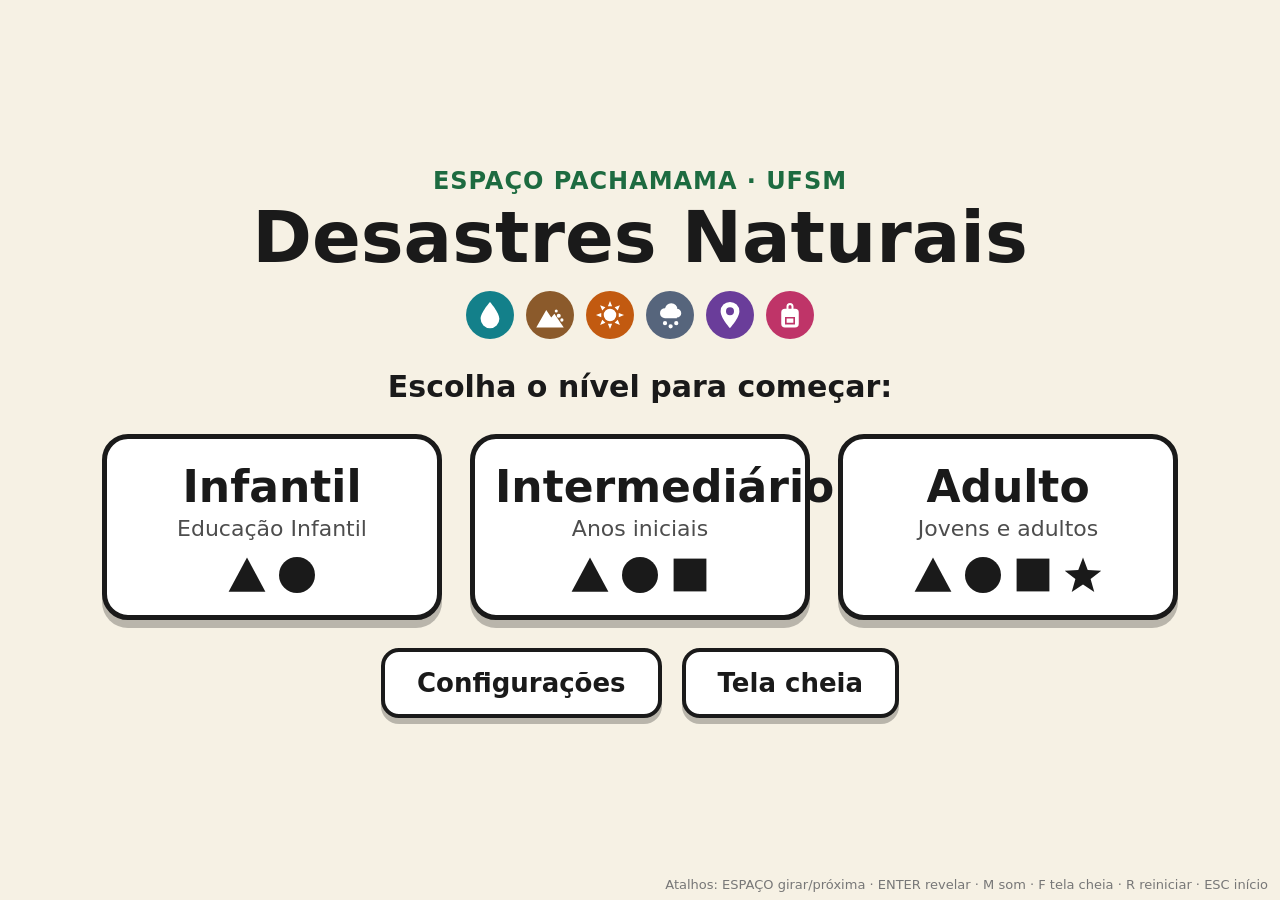
==== index.html @ a81d86be "feat: tela inicial, configuracoes e roleta animada com sons - Tela inicial com escolha de nivel e bo" ====
<!DOCTYPE html>
<html lang="pt-BR">
<head>
  <meta charset="utf-8">
  <meta name="viewport" content="width=device-width, initial-scale=1">
  <title>Pachamama – Desastres Naturais</title>
  <!-- Ícone da aba (uma gota), desenhado aqui mesmo para não depender de arquivo -->
  <link rel="icon" href="data:image/svg+xml,%3Csvg xmlns='http://www.w3.org/2000/svg' viewBox='0 0 24 24'%3E%3Cpath fill='%2313808a' d='M12 1.5C12 1.5 4.5 10 4.5 15a7.5 7.5 0 0 0 15 0C19.5 10 12 1.5 12 1.5Z'/%3E%3C/svg%3E">
  <link rel="stylesheet" href="estilo.css">
</head>
<body>

  <!-- Formas das opções, iguais às plaquinhas impressas:
       A = triângulo, B = círculo, C = quadrado, D = estrela -->
  <svg width="0" height="0" style="position:absolute" aria-hidden="true">
    <symbol id="forma-A" viewBox="0 0 100 100"><polygon points="50,6 96,92 4,92"/></symbol>
    <symbol id="forma-B" viewBox="0 0 100 100"><circle cx="50" cy="50" r="45"/></symbol>
    <symbol id="forma-C" viewBox="0 0 100 100"><rect x="9" y="9" width="82" height="82"/></symbol>
    <symbol id="forma-D" viewBox="0 0 100 100"><polygon points="50,6 61.8,37.8 95.7,39.2 69,60.2 78.2,92.8 50,74 21.8,92.8 31,60.2 4.3,39.2 38.2,37.8"/></symbol>
  </svg>

  <!-- ===================== BARRA DO TOPO (durante o jogo) ===================== -->
  <header id="barra-jogo" class="barra-jogo" hidden>
    <div class="barra-esquerda">
      <span class="marca">Pachamama</span>
      <span id="barra-nivel" class="selo-nivel"></span>
    </div>
    <div id="barra-rodada" class="barra-rodada"></div>
    <div class="barra-direita">
      <button id="botao-som" class="botao-barra" type="button"></button>
      <button id="botao-tela-cheia" class="botao-barra" type="button">Tela cheia</button>
      <button id="botao-inicio" class="botao-barra" type="button">Início</button>
    </div>
  </header>

  <!-- ===================== TELA INICIAL ===================== -->
  <section id="tela-inicial" class="tela">
    <div class="cabecalho-inicial">
      <p class="sobretitulo">Espaço Pachamama · UFSM</p>
      <h1>Desastres Naturais</h1>
      <div id="icones-temas" class="icones-temas"></div>
    </div>

    <h2 class="chamada">Escolha o nível para começar:</h2>
    <!-- Os botões dos níveis são criados pelo jogo.js, a partir do config.js -->
    <div id="botoes-nivel" class="botoes-nivel"></div>

    <div class="linha-botoes">
      <button id="botao-continuar" class="botao botao-principal" type="button" hidden></button>
      <button id="botao-config" class="botao botao-secundario" type="button">Configurações</button>
      <button id="botao-tela-cheia-inicio" class="botao botao-secundario" type="button">Tela cheia</button>
    </div>
  </section>

  <!-- ===================== CONFIGURAÇÕES ===================== -->
  <section id="tela-config" class="tela">
    <h1>Configurações</h1>

    <div class="grade-config">

      <div class="cartao-config">
        <h2>Rodada de alerta (evento especial)</h2>
        <div class="linha-ajuste">
          <span>Alerta de enchente</span>
          <button id="aj-evento" class="alternar" type="button"></button>
        </div>
        <div id="bloco-frequencia">
          <div class="escolha-modo">
            <button id="aj-modo-chance" class="opcao-modo" type="button">Sorteio em cada rodada</button>
            <button id="aj-modo-intervalo" class="opcao-modo" type="button">A cada N rodadas</button>
          </div>
          <div id="linha-chance" class="linha-ajuste">
            <span>Chance em cada rodada</span>
            <div class="contador">
              <button id="aj-chance-menos" type="button" aria-label="Diminuir">−</button>
              <output id="aj-chance-valor"></output>
              <button id="aj-chance-mais" type="button" aria-label="Aumentar">+</button>
            </div>
          </div>
          <div id="linha-intervalo" class="linha-ajuste">
            <span>Alerta a cada</span>
            <div class="contador">
              <button id="aj-intervalo-menos" type="button" aria-label="Diminuir">−</button>
              <output id="aj-intervalo-valor"></output>
              <button id="aj-intervalo-mais" type="button" aria-label="Aumentar">+</button>
            </div>
          </div>
          <p id="explica-frequencia" class="explica"></p>
        </div>
      </div>

      <div class="cartao-config">
        <h2>Regras da rodada de alerta</h2>
        <dl id="lista-regras" class="lista-regras"></dl>
        <p class="explica">Para mudar estes textos, edite o arquivo <b>config.js</b>.</p>
      </div>

      <div class="cartao-config">
        <h2>Revelar a resposta</h2>
        <div class="linha-ajuste">
          <span>Contagem “3, 2, 1, LEVANTEM!”</span>
          <button id="aj-contagem" class="alternar" type="button"></button>
        </div>
      </div>

      <div class="cartao-config">
        <h2>Som</h2>
        <div class="linha-ajuste">
          <span>Sons do jogo</span>
          <button id="aj-som" class="alternar" type="button"></button>
        </div>
        <div class="linha-ajuste">
          <span class="explica">Confira se as caixas de som estão funcionando.</span>
          <button id="aj-testar-som" class="botao botao-secundario" type="button">Testar som</button>
        </div>
      </div>

    </div>

    <div class="linha-botoes">
      <button id="aj-restaurar" class="botao botao-secundario" type="button">Restaurar padrões</button>
      <button id="aj-voltar" class="botao botao-principal" type="button">Voltar ao início</button>
    </div>
  </section>

  <!-- ===================== TELA DA ROLETA ===================== -->
  <section id="tela-roleta" class="tela">
    <div id="caixa-roleta" class="caixa-roleta" title="Clique para girar">
      <!-- O "disco" recorta a roleta em círculo enquanto ela gira -->
      <div class="disco"><canvas id="roleta"></canvas></div>
      <svg id="ponteiro" class="ponteiro" viewBox="0 0 60 74" aria-hidden="true">
        <path d="M30 70 L10.95 37 A22 22 0 1 1 49.05 37 Z" fill="#2b2b2b" stroke="#ffffff" stroke-width="3"/>
        <circle cx="30" cy="26" r="8" fill="#ffd166"/>
      </svg>
    </div>

    <div class="painel-roleta">
      <div id="resultado" class="resultado" hidden>
        <p class="resultado-rotulo">Tema sorteado</p>
        <div id="resultado-tema" class="resultado-tema"></div>
      </div>
      <p id="dica-roleta" class="dica-roleta">Clique em GIRAR para sortear o tema!</p>
      <button id="botao-girar" class="botao botao-girar" type="button">GIRAR</button>
    </div>
  </section>

  <!-- ===================== JANELA DE CONFIRMAÇÃO ===================== -->
  <div id="modal" class="modal" hidden>
    <div class="modal-caixa" role="dialog" aria-modal="true" aria-labelledby="modal-titulo">
      <h2 id="modal-titulo"></h2>
      <p id="modal-texto"></p>
      <div class="linha-botoes">
        <button id="modal-nao" class="botao botao-secundario" type="button"></button>
        <button id="modal-sim" class="botao botao-principal" type="button"></button>
      </div>
    </div>
  </div>

  <!-- Camada transparente onde o confete é desenhado -->
  <canvas id="confete" class="confete" aria-hidden="true"></canvas>

  <!-- Legenda discreta dos atalhos de teclado -->
  <p class="atalhos">Atalhos: ESPAÇO girar/próxima · ENTER revelar · M som · F tela cheia · R reiniciar · ESC início</p>

  <!-- Ordem importa: primeiro os textos e dados, depois o que usa eles -->
  <script src="config.js"></script>
  <script src="sons.js"></script>
  <script src="roleta.js"></script>
  <script src="jogo.js"></script>
</body>
</html>
---- estilo.css ----
/* ==========================================================================
   ESTILO.CSS — APARÊNCIA DO JOGO
   ==========================================================================
   As cores principais ficam logo abaixo, em ":root". Para trocar uma cor,
   mude o valor dela ali e todo o jogo acompanha.
   ========================================================================== */

:root {
  --fundo: #f6f1e4;            /* fundo claro: funciona melhor em projetor */
  --cartao: #ffffff;
  --texto: #1a1a1a;
  --texto-suave: #4d4d4d;
  --borda: #1a1a1a;
  --principal: #1d6b40;        /* verde-mata dos botões principais */
  --principal-escuro: #11452a;
  --barra: #22303c;            /* barra do topo durante o jogo */
  --altura-barra: 64px;
  --fonte: "Segoe UI", "Trebuchet MS", Verdana, "DejaVu Sans", Arial, sans-serif;
}

/* ----------------------------- Base ----------------------------- */

* { box-sizing: border-box; }

html, body {
  margin: 0;
  height: 100%;
}

body {
  background: var(--fundo);
  color: var(--texto);
  font-family: var(--fonte);
  font-size: 20px;
  line-height: 1.3;
  overflow-x: hidden;
}

/* Elementos com o atributo "hidden" ficam sempre escondidos */
[hidden] { display: none !important; }

h1, h2, p { margin: 0; }

/* Só uma tela aparece por vez (a que tem a classe "ativa") */
.tela {
  display: none;
  min-height: 100vh;
  padding: 24px 32px 40px;
}
.tela.ativa {
  display: flex;
  flex-direction: column;
}
body.em-jogo .tela {
  min-height: calc(100vh - var(--altura-barra));
}

/* ----------------------------- Botões ----------------------------- */

.botao {
  font-family: inherit;
  font-weight: bold;
  font-size: 26px;
  padding: 16px 32px;
  border-radius: 18px;
  border: 4px solid var(--borda);
  cursor: pointer;
  box-shadow: 0 6px 0 rgba(0, 0, 0, 0.25);
  transition: transform 0.08s, box-shadow 0.08s;
}
.botao:active {
  transform: translateY(4px);
  box-shadow: 0 2px 0 rgba(0, 0, 0, 0.25);
}
.botao-principal {
  background: var(--principal);
  border-color: var(--principal-escuro);
  color: #ffffff;
}
.botao-secundario {
  background: var(--cartao);
  color: var(--texto);
}
.botao:disabled {
  cursor: default;
  opacity: 0.55;
  transform: none;
}

.linha-botoes {
  display: flex;
  gap: 20px;
  justify-content: center;
  flex-wrap: wrap;
}

/* Contorno visível só para quem navega pelo teclado (Tab) */
button:focus { outline: none; }
button:focus-visible {
  outline: 4px dashed #c25a10;
  outline-offset: 4px;
}

/* ----------------------------- Tela inicial ----------------------------- */

#tela-inicial {
  align-items: center;
  justify-content: center;
  gap: 28px;
  text-align: center;
}

.cabecalho-inicial .sobretitulo {
  font-size: 24px;
  font-weight: bold;
  color: var(--principal);
  letter-spacing: 0.04em;
  text-transform: uppercase;
}
.cabecalho-inicial h1 {
  font-size: clamp(44px, 8vh, 72px);
  line-height: 1.1;
}

.icones-temas {
  display: flex;
  justify-content: center;
  gap: 12px;
  margin-top: 14px;
}
.icones-temas span {
  width: 48px;
  height: 48px;
  border-radius: 50%;
  display: flex;
  align-items: center;
  justify-content: center;
  color: #ffffff;
}
.icones-temas .icone-tema {
  width: 30px;
  height: 30px;
}

.chamada {
  font-size: 30px;
}

.botoes-nivel {
  display: flex;
  gap: 28px;
  justify-content: center;
  flex-wrap: wrap;
}

.botao-nivel {
  font-family: inherit;
  width: 340px;
  padding: 22px 20px 20px;
  background: var(--cartao);
  border: 5px solid var(--borda);
  border-radius: 26px;
  box-shadow: 0 8px 0 rgba(0, 0, 0, 0.25);
  cursor: pointer;
  color: var(--texto);
  transition: transform 0.1s, box-shadow 0.1s;
}
.botao-nivel:hover { transform: translateY(-4px); box-shadow: 0 12px 0 rgba(0, 0, 0, 0.25); }
.botao-nivel:active { transform: translateY(4px); box-shadow: 0 4px 0 rgba(0, 0, 0, 0.25); }
.botao-nivel .nome-nivel {
  display: block;
  font-size: 44px;
  font-weight: bold;
}
.botao-nivel .publico-nivel {
  display: block;
  font-size: 22px;
  color: var(--texto-suave);
  margin: 4px 0 14px;
}
.botao-nivel .formas {
  display: flex;
  justify-content: center;
  gap: 10px;
}

/* Formas das opções (▲ ● ■ ★), desenhadas em SVG */
.forma {
  width: 40px;
  height: 40px;
  fill: var(--texto);
}

/* ----------------------------- Configurações ----------------------------- */

#tela-config {
  gap: 18px;
  max-width: 1280px;
  margin: 0 auto;
  padding-top: 16px;
}
#tela-config h1 {
  font-size: 38px;
  text-align: center;
}
#tela-config .botao {
  white-space: nowrap;
}

.grade-config {
  display: grid;
  grid-template-columns: 1fr 1fr;
  gap: 20px;
}
@media (max-width: 900px) {
  .grade-config { grid-template-columns: 1fr; }
}

.cartao-config {
  background: var(--cartao);
  border: 3px solid var(--borda);
  border-radius: 20px;
  padding: 18px 22px;
  display: flex;
  flex-direction: column;
  gap: 14px;
}
.cartao-config h2 {
  font-size: 26px;
}

.linha-ajuste {
  display: flex;
  align-items: center;
  justify-content: space-between;
  gap: 16px;
  font-size: 22px;
}

/* Botão LIGADO / DESLIGADO */
.alternar {
  font-family: inherit;
  font-size: 22px;
  font-weight: bold;
  min-width: 190px;
  padding: 12px 18px;
  border-radius: 14px;
  border: 3px solid var(--borda);
  cursor: pointer;
  background: #d9d9d9;
  color: var(--texto);
}
.alternar[aria-pressed="true"] {
  background: var(--principal);
  border-color: var(--principal-escuro);
  color: #ffffff;
}

/* Escolha do modo de sorteio do alerta */
.escolha-modo {
  display: flex;
  gap: 12px;
}
.opcao-modo {
  flex: 1;
  font-family: inherit;
  font-size: 20px;
  font-weight: bold;
  padding: 12px;
  border-radius: 14px;
  border: 3px solid var(--borda);
  background: var(--cartao);
  color: var(--texto);
  cursor: pointer;
}
.opcao-modo[aria-pressed="true"] {
  background: var(--barra);
  color: #ffffff;
}

/* Contador com botões − e + */
.contador {
  display: flex;
  align-items: center;
  gap: 10px;
}
.contador button {
  font-family: inherit;
  width: 56px;
  height: 56px;
  font-size: 32px;
  font-weight: bold;
  border-radius: 14px;
  border: 3px solid var(--borda);
  background: var(--cartao);
  cursor: pointer;
}
.contador output {
  min-width: 80px;
  text-align: center;
  font-size: 28px;
  font-weight: bold;
}

.explica {
  font-size: 18px;
  color: var(--texto-suave);
}

.lista-regras {
  margin: 0;
  display: flex;
  flex-direction: column;
  gap: 8px;
}
.lista-regras dt {
  font-weight: bold;
  font-size: 20px;
}
.lista-regras dd {
  margin: 0 0 4px;
  font-size: 20px;
}

/* ----------------------------- Barra do jogo ----------------------------- */

.barra-jogo {
  height: var(--altura-barra);
  background: var(--barra);
  color: #ffffff;
  display: grid;
  grid-template-columns: 1fr auto 1fr;
  align-items: center;
  padding: 0 20px;
}
.barra-esquerda {
  display: flex;
  align-items: center;
  gap: 12px;
}
.marca {
  font-weight: bold;
  font-size: 22px;
}
.selo-nivel {
  font-size: 20px;
  font-weight: bold;
  padding: 4px 14px;
  border-radius: 999px;
  background: #ffffff;
  color: var(--barra);
}
.barra-rodada {
  font-size: 30px;
  font-weight: bold;
}
.barra-direita {
  display: flex;
  justify-content: flex-end;
  gap: 10px;
}
.botao-barra {
  font-family: inherit;
  font-size: 18px;
  font-weight: bold;
  padding: 8px 14px;
  border-radius: 10px;
  border: 2px solid #ffffff;
  background: transparent;
  color: #ffffff;
  cursor: pointer;
}
.botao-barra:hover { background: rgba(255, 255, 255, 0.15); }
.botao-barra.desligado {
  background: #ffffff;
  color: var(--barra);
}

/* ----------------------------- Tela da roleta ----------------------------- */

#tela-roleta {
  flex-direction: row;
  align-items: center;
  justify-content: center;
  gap: 4vw;
  padding: 16px 32px 32px;
}

/* Tamanho da roleta: o maior que cabe na altura e na largura da tela */
.caixa-roleta {
  --lado: min(calc(100vh - var(--altura-barra) - 60px), 48vw, 680px);
  position: relative;
  width: var(--lado);
  height: var(--lado);
  flex: none;
  border-radius: 50%;
  box-shadow: 0 10px 0 rgba(0, 0, 0, 0.18);
  cursor: pointer;
}
.disco {
  width: 100%;
  height: 100%;
  border-radius: 50%;
  overflow: hidden;     /* a roleta girada não "vaza" para fora do círculo */
}
.caixa-roleta canvas {
  display: block;
  width: 100%;
  height: 100%;
}

/* Ponteiro no topo da roleta */
.ponteiro {
  position: absolute;
  top: -3%;
  left: 45%;
  width: 10%;
  height: auto;
  transform-origin: 50% 25%;
  filter: drop-shadow(0 3px 2px rgba(0, 0, 0, 0.35));
  pointer-events: none;
}
.ponteiro.bate {
  animation: ponteiro-bate 0.12s ease-out;
}
@keyframes ponteiro-bate {
  0%   { transform: rotate(0deg); }
  40%  { transform: rotate(-18deg); }
  100% { transform: rotate(0deg); }
}

.painel-roleta {
  width: min(520px, 40vw);
  display: flex;
  flex-direction: column;
  align-items: stretch;
  gap: 28px;
  text-align: center;
}

.dica-roleta {
  font-size: 30px;
  font-weight: bold;
}

/* Cartão com o tema sorteado */
.resultado {
  border-radius: 26px;
  padding: 20px 20px 24px;
  color: #ffffff;
  box-shadow: 0 8px 0 rgba(0, 0, 0, 0.25);
  animation: aparece 0.45s cubic-bezier(0.2, 1.4, 0.4, 1);
}
.resultado-rotulo {
  font-size: 22px;
  font-weight: bold;
  text-transform: uppercase;
  letter-spacing: 0.06em;
  opacity: 0.9;
}
.resultado-tema {
  display: flex;
  align-items: center;
  justify-content: center;
  gap: 16px;
  margin-top: 8px;
  font-size: clamp(38px, 7vh, 58px);
  font-weight: bold;
  line-height: 1.1;
}
.resultado-tema .icone-tema {
  width: 1.4em;
  height: 1.4em;
  flex: none;
}
@keyframes aparece {
  0%   { transform: scale(0.5); opacity: 0; }
  100% { transform: scale(1);   opacity: 1; }
}

/* O botão GIRAR, bem grande */
.botao-girar {
  font-size: clamp(48px, 10vh, 84px);
  padding: 18px 20px;
  border-radius: 28px;
  background: var(--principal);
  border-color: var(--principal-escuro);
  color: #ffffff;
  box-shadow: 0 10px 0 var(--principal-escuro);
  letter-spacing: 0.06em;
}
.botao-girar:active {
  transform: translateY(8px);
  box-shadow: 0 2px 0 var(--principal-escuro);
}
.botao-girar:disabled {
  opacity: 0.6;
  box-shadow: 0 10px 0 var(--principal-escuro);
}

/* ----------------------------- Janela de confirmação ----------------------------- */

.modal {
  position: fixed;
  inset: 0;
  z-index: 50;
  background: rgba(0, 0, 0, 0.55);
  display: flex;
  align-items: center;
  justify-content: center;
  padding: 24px;
}
.modal-caixa {
  background: var(--cartao);
  border: 4px solid var(--borda);
  border-radius: 24px;
  padding: 32px;
  max-width: 720px;
  display: flex;
  flex-direction: column;
  gap: 22px;
  text-align: center;
}
.modal-caixa h2 { font-size: 38px; }
.modal-caixa p { font-size: 24px; }

/* ----------------------------- Confete e atalhos ----------------------------- */

.confete {
  position: fixed;
  inset: 0;
  width: 100%;
  height: 100%;
  pointer-events: none;
  z-index: 40;
}

/* Na tela de configurações a legenda não aparece (atrapalharia os cartões) */
body.na-config .atalhos { display: none; }

.atalhos {
  position: fixed;
  right: 12px;
  bottom: 6px;
  font-size: 13px;
  color: #777777;
  pointer-events: none;
  z-index: 10;
}

/* ----------------------------- Telas estreitas ----------------------------- */

@media (max-width: 900px) {
  #tela-roleta { flex-direction: column; }
  .caixa-roleta { --lado: min(80vw, calc(100vh - var(--altura-barra) - 280px)); }
  .painel-roleta { width: 100%; }
  .barra-jogo { grid-template-columns: auto 1fr auto; gap: 8px; }
  .marca { display: none; }
}
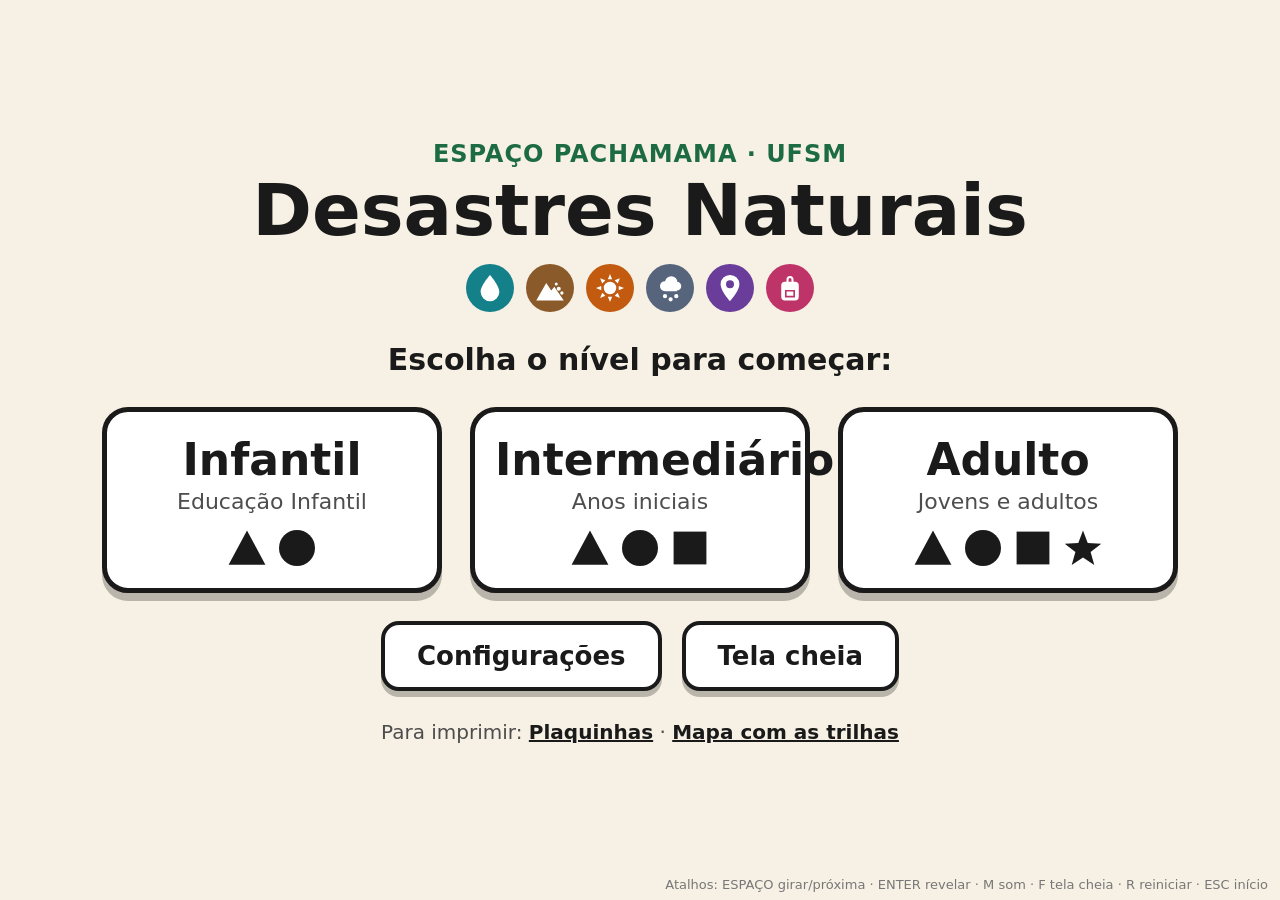
==== commit 4b1e20f1: "feat: paginas imprimiveis de plaquinhas e mapa - plaquinhas.html: plaquinhas A4 com letra + forma gr" ====
--- a/index.html
+++ b/index.html
@@ -22,16 +22,26 @@
   <!-- ===================== BARRA DO TOPO (durante o jogo) ===================== -->
   <header id="barra-jogo" class="barra-jogo" hidden>
     <div class="barra-esquerda">
-      <span class="marca">Pachamama</span>
+      <span id="barra-marca" class="marca">Pachamama</span>
       <span id="barra-nivel" class="selo-nivel"></span>
+      <!-- Tema da pergunta (só na tela da pergunta) -->
+      <span id="barra-tema" class="selo-tema" hidden></span>
     </div>
     <div id="barra-rodada" class="barra-rodada"></div>
     <div class="barra-direita">
+      <!-- Botão discreto para trocar uma pergunta inadequada para a turma -->
+      <button id="botao-trocar" class="botao-barra" type="button" hidden>Trocar pergunta</button>
       <button id="botao-som" class="botao-barra" type="button"></button>
       <button id="botao-tela-cheia" class="botao-barra" type="button">Tela cheia</button>
       <button id="botao-inicio" class="botao-barra" type="button">Início</button>
     </div>
   </header>
+
+  <!-- Faixa que lembra a rodada de alerta (durante a roleta e a pergunta) -->
+  <div id="faixa-alerta" class="faixa-alerta" hidden>
+    <strong id="faixa-alerta-titulo"></strong>
+    <span id="faixa-alerta-regra"></span>
+  </div>
 
   <!-- ===================== TELA INICIAL ===================== -->
   <section id="tela-inicial" class="tela">
@@ -41,15 +51,31 @@
       <div id="icones-temas" class="icones-temas"></div>
     </div>
 
-    <h2 class="chamada">Escolha o nível para começar:</h2>
+    <h2 id="chamada-nivel" class="chamada">Escolha o nível para começar:</h2>
     <!-- Os botões dos níveis são criados pelo jogo.js, a partir do config.js -->
     <div id="botoes-nivel" class="botoes-nivel"></div>
+
+    <!-- Aparece se o arquivo perguntas.js não puder ser lido -->
+    <div id="erro-banco" class="caixa-erro" hidden></div>
 
     <div class="linha-botoes">
       <button id="botao-continuar" class="botao botao-principal" type="button" hidden></button>
       <button id="botao-config" class="botao botao-secundario" type="button">Configurações</button>
       <button id="botao-tela-cheia-inicio" class="botao botao-secundario" type="button">Tela cheia</button>
     </div>
+
+    <!-- Material para imprimir (abre em outra aba) -->
+    <p class="links-impressao">
+      Para imprimir:
+      <a href="plaquinhas.html" target="_blank">Plaquinhas</a> ·
+      <a href="mapa.html" target="_blank">Mapa com as trilhas</a>
+    </p>
+
+    <!-- Avisos do verificador de perguntas (aparece só se houver problema) -->
+    <details id="avisos-banco" class="caixa-avisos" hidden>
+      <summary id="avisos-resumo"></summary>
+      <ul id="avisos-lista"></ul>
+    </details>
   </section>
 
   <!-- ===================== CONFIGURAÇÕES ===================== -->
@@ -96,10 +122,15 @@
       </div>
 
       <div class="cartao-config">
-        <h2>Revelar a resposta</h2>
-        <div class="linha-ajuste">
-          <span>Contagem “3, 2, 1, LEVANTEM!”</span>
+        <h2>Perguntas</h2>
+        <div class="linha-ajuste">
+          <span>Contagem “3, 2, 1, LEVANTEM!” antes de revelar</span>
           <button id="aj-contagem" class="alternar" type="button"></button>
+        </div>
+        <p id="resumo-banco" class="explica"></p>
+        <div class="linha-ajuste">
+          <span id="resumo-usadas" class="explica"></span>
+          <button id="aj-zerar-usadas" class="botao botao-secundario" type="button">Zerar perguntas usadas</button>
         </div>
       </div>
 
@@ -141,8 +172,59 @@
       </div>
       <p id="dica-roleta" class="dica-roleta">Clique em GIRAR para sortear o tema!</p>
       <button id="botao-girar" class="botao botao-girar" type="button">GIRAR</button>
-    </div>
-  </section>
+      <p id="aviso-roleta" class="aviso-roleta" hidden></p>
+    </div>
+  </section>
+
+  <!-- ===================== TELA DA PERGUNTA ===================== -->
+  <section id="tela-pergunta" class="tela">
+    <!-- Só aparece nas perguntas que usam o mapa impresso -->
+    <div id="faixa-mapa" class="faixa-pergunta" hidden>
+      <span id="aviso-mapa" class="aviso-mapa"></span>
+    </div>
+
+    <h1 id="texto-pergunta" class="texto-pergunta"></h1>
+
+    <!-- As opções (A ▲, B ●, C ■, D ★) são criadas pelo jogo.js -->
+    <div id="opcoes" class="opcoes"></div>
+
+    <div class="rodape-pergunta">
+      <button id="botao-revelar" class="botao botao-principal botao-grande" type="button">REVELAR RESPOSTA</button>
+      <div id="explicacao" class="explicacao" hidden></div>
+      <button id="botao-proxima" class="botao botao-principal botao-grande" type="button" hidden>PRÓXIMA</button>
+    </div>
+  </section>
+
+  <!-- ===================== ALERTA DE ENCHENTE (evento especial) ===================== -->
+  <!-- Os textos vêm do config.js (CONFIG.evento) -->
+  <div id="alerta" class="alerta" hidden>
+    <div class="alerta-conteudo">
+      <p id="alerta-titulo" class="alerta-titulo"></p>
+      <p id="alerta-subtitulo" class="alerta-subtitulo"></p>
+      <div id="alerta-regra" class="alerta-regra" hidden>
+        <span class="alerta-regra-rotulo">Regra desta rodada</span>
+        <span id="alerta-regra-texto"></span>
+      </div>
+      <button id="botao-alerta-girar" class="botao botao-girar" type="button" hidden>GIRAR A ROLETA</button>
+    </div>
+
+    <!-- Água subindo, com um barquinho (desenho, nada assustador) -->
+    <div class="agua" aria-hidden="true">
+      <svg class="barquinho" viewBox="0 0 120 100">
+        <polygon points="58,8 58,62 20,62" fill="#ffffff" stroke="#1a1a1a" stroke-width="4" stroke-linejoin="round"/>
+        <polygon points="64,16 64,62 96,62" fill="#ffd166" stroke="#1a1a1a" stroke-width="4" stroke-linejoin="round"/>
+        <line x1="61" y1="6" x2="61" y2="68" stroke="#1a1a1a" stroke-width="5" stroke-linecap="round"/>
+        <path d="M8 68 H112 L98 92 H22 Z" fill="#c2491d" stroke="#1a1a1a" stroke-width="4" stroke-linejoin="round"/>
+      </svg>
+      <div class="onda onda-fundo"></div>
+      <div class="onda onda-frente"></div>
+    </div>
+  </div>
+
+  <!-- ===================== CONTAGEM "3, 2, 1, LEVANTEM!" ===================== -->
+  <div id="contagem" class="contagem" hidden>
+    <div id="contagem-texto" class="contagem-texto"></div>
+  </div>
 
   <!-- ===================== JANELA DE CONFIRMAÇÃO ===================== -->
   <div id="modal" class="modal" hidden>
@@ -162,8 +244,16 @@
   <!-- Legenda discreta dos atalhos de teclado -->
   <p class="atalhos">Atalhos: ESPAÇO girar/próxima · ENTER revelar · M som · F tela cheia · R reiniciar · ESC início</p>
 
+  <!-- Guarda erros de carregamento (ex.: erro de digitação no perguntas.js),
+       para o jogo poder avisar na tela em vez de ficar em branco -->
+  <script>
+    window.ERROS_DE_CARGA = [];
+    window.addEventListener("error", function (e) { window.ERROS_DE_CARGA.push(e); });
+  </script>
+
   <!-- Ordem importa: primeiro os textos e dados, depois o que usa eles -->
   <script src="config.js"></script>
+  <script src="perguntas.js"></script>
   <script src="sons.js"></script>
   <script src="roleta.js"></script>
   <script src="jogo.js"></script>
--- a/estilo.css
+++ b/estilo.css
@@ -15,6 +15,8 @@
   --principal-escuro: #11452a;
   --barra: #22303c;            /* barra do topo durante o jogo */
   --altura-barra: 64px;
+  --altura-faixa: 0px;         /* altura da faixa "RODADA DE ALERTA" (o jogo.js ajusta) */
+  --listras-alerta: repeating-linear-gradient(-45deg, #ffb703 0 70px, #fb8500 70px 140px);
   --fonte: "Segoe UI", "Trebuchet MS", Verdana, "DejaVu Sans", Arial, sans-serif;
 }
 
@@ -52,7 +54,7 @@
   flex-direction: column;
 }
 body.em-jogo .tela {
-  min-height: calc(100vh - var(--altura-barra));
+  min-height: calc(100vh - var(--altura-barra) - var(--altura-faixa));
 }
 
 /* ----------------------------- Botões ----------------------------- */
@@ -371,6 +373,9 @@
   cursor: pointer;
 }
 .botao-barra:hover { background: rgba(255, 255, 255, 0.15); }
+.botao-barra:disabled { opacity: 0.4; cursor: default; }
+/* Na tela da pergunta, o nome "Pachamama" sai para dar lugar ao tema */
+body.na-pergunta .marca { display: none; }
 .botao-barra.desligado {
   background: #ffffff;
   color: var(--barra);
@@ -388,7 +393,7 @@
 
 /* Tamanho da roleta: o maior que cabe na altura e na largura da tela */
 .caixa-roleta {
-  --lado: min(calc(100vh - var(--altura-barra) - 60px), 48vw, 680px);
+  --lado: min(calc(100vh - var(--altura-barra) - var(--altura-faixa) - 60px), 48vw, 680px);
   position: relative;
   width: var(--lado);
   height: var(--lado);
@@ -498,6 +503,480 @@
   box-shadow: 0 10px 0 var(--principal-escuro);
 }
 
+/* Aviso embaixo do GIRAR (temas esgotados etc.) */
+.aviso-roleta {
+  font-size: 20px;
+  font-weight: bold;
+  background: #fff3cd;
+  border: 3px solid #c79a00;
+  border-radius: 14px;
+  padding: 10px 14px;
+}
+
+/* ----------------------------- Tela da pergunta ----------------------------- */
+
+#tela-pergunta {
+  /* --escala diminui as letras se o texto não couber (ver jogo.js) */
+  --escala: 1;
+  height: calc(100vh - var(--altura-barra) - var(--altura-faixa));
+  min-height: 0;
+  overflow-y: auto;
+  padding: 12px 32px 28px;   /* espaço embaixo para a legenda de atalhos */
+  gap: 12px;
+}
+
+.faixa-pergunta {
+  display: flex;
+  align-items: center;
+  justify-content: center;
+}
+
+/* Tema da pergunta, na barra do topo */
+.selo-tema {
+  display: inline-flex;
+  align-items: center;
+  gap: 8px;
+  padding: 4px 16px 4px 10px;
+  border-radius: 999px;
+  border: 2px solid #ffffff;
+  color: #ffffff;
+  font-size: 20px;
+  font-weight: bold;
+  white-space: nowrap;
+}
+.selo-tema .icone-tema {
+  width: 24px;
+  height: 24px;
+}
+
+/* "OLHEM O MAPA" — amarelo forte, pisca algumas vezes para chamar atenção */
+.aviso-mapa {
+  display: inline-flex;
+  align-items: center;
+  gap: 10px;
+  padding: 6px 20px 6px 12px;
+  border-radius: 14px;
+  background: #ffd166;
+  border: 4px solid var(--borda);
+  font-size: 28px;
+  font-weight: bold;
+  animation: chama-atencao 0.9s ease-in-out 4;
+}
+.aviso-mapa .icone-tema {
+  width: 34px;
+  height: 34px;
+}
+.aviso-mapa .pontos {
+  font-weight: normal;
+}
+@keyframes chama-atencao {
+  0%, 100% { transform: scale(1); }
+  50%      { transform: scale(1.08); }
+}
+
+/* Enunciado: nunca menor que 40px */
+.texto-pergunta {
+  font-size: max(40px, calc(clamp(40px, 6.6vh, 60px) * var(--escala)));
+  line-height: 1.18;
+  text-align: center;
+  margin: 2px 0;
+}
+
+/* Opções: 2 lado a lado; 3 uma embaixo da outra; 4 em grade 2 x 2 */
+.opcoes {
+  flex: 1;
+  display: grid;
+  gap: 14px;
+  align-content: center;
+}
+.opcoes.quantas-2 { grid-template-columns: 1fr 1fr; }
+.opcoes.quantas-3 { grid-template-columns: 1fr; }
+.opcoes.quantas-4 { grid-template-columns: 1fr 1fr; }
+
+.opcao {
+  display: flex;
+  align-items: center;
+  gap: 20px;
+  background: var(--cartao);       /* fundo neutro, sem cor de equipe */
+  border: 4px solid var(--borda);
+  border-radius: 20px;
+  padding: 10px 22px;
+  font-size: max(26px, calc(clamp(28px, 5vh, 44px) * var(--escala)));
+  font-weight: 600;
+  line-height: 1.2;
+  transition: opacity 0.4s, filter 0.4s;
+}
+/* No Infantil (2 opções) as formas ficam bem maiores */
+.opcoes.quantas-2 .opcao {
+  flex-direction: column;
+  text-align: center;
+  padding: 16px 22px;
+}
+.marcador {
+  display: flex;
+  align-items: center;
+  gap: 10px;
+  flex: none;
+}
+.marcador .forma {
+  width: 1.25em;
+  height: 1.25em;
+}
+.opcoes.quantas-2 .marcador .forma {
+  width: 2em;
+  height: 2em;
+}
+.marcador .letra {
+  font-size: 1.25em;
+  font-weight: 800;
+}
+.texto-opcao {
+  flex: 1;
+}
+.selo-certa {
+  flex: none;
+  background: var(--principal);
+  color: #ffffff;
+  font-size: 0.7em;
+  font-weight: bold;
+  padding: 4px 16px;
+  border-radius: 999px;
+}
+
+/* Depois de revelar */
+.opcao.certa {
+  border-color: var(--principal-escuro);
+  background: #dcf2e2;
+  box-shadow: 0 0 0 6px var(--principal);
+  animation: pulsa 0.55s ease-in-out 2;
+}
+.opcao.errada {
+  opacity: 0.3;
+  filter: grayscale(1);
+}
+.sem-animacao .opcao.certa,
+.sem-animacao .explicacao { animation: none; }
+@keyframes pulsa {
+  0%, 100% { transform: scale(1); }
+  50%      { transform: scale(1.04); }
+}
+
+.rodape-pergunta {
+  display: flex;
+  gap: 20px;
+  align-items: stretch;
+  justify-content: center;
+}
+.botao-grande {
+  font-size: max(30px, calc(clamp(32px, 6vh, 48px) * var(--escala)));
+  padding: 12px 40px;
+  white-space: nowrap;
+}
+.explicacao {
+  flex: 1;
+  background: var(--cartao);
+  border: 3px solid var(--borda);
+  border-left: 14px solid var(--principal);
+  border-radius: 16px;
+  padding: 10px 20px;
+  font-size: max(22px, calc(clamp(22px, 3.7vh, 32px) * var(--escala)));
+  line-height: 1.25;
+  animation: aparece 0.4s ease-out;
+}
+.explicacao .titulo-explicacao {
+  display: block;
+  font-size: 0.75em;
+  font-weight: bold;
+  color: var(--principal);
+  text-transform: uppercase;
+  letter-spacing: 0.05em;
+}
+
+/* ----------------------------- Rodada de alerta ----------------------------- */
+
+/* A roleta "se transforma" antes do alerta: treme e fica alaranjada */
+.caixa-roleta.transforma {
+  animation: transforma 0.7s ease-in-out forwards;
+}
+@keyframes transforma {
+  0%   { transform: rotate(0deg) scale(1); }
+  20%  { transform: rotate(-4deg) scale(1.03); }
+  40%  { transform: rotate(4deg) scale(1.05); filter: sepia(1) saturate(5) hue-rotate(-25deg); }
+  60%  { transform: rotate(-4deg) scale(1.06); filter: sepia(1) saturate(5) hue-rotate(-25deg); }
+  80%  { transform: rotate(3deg) scale(1.08); filter: sepia(1) saturate(5) hue-rotate(-25deg); }
+  100% { transform: rotate(0deg) scale(1.1); filter: sepia(1) saturate(5) hue-rotate(-25deg); }
+}
+
+/* Faixa embaixo da barra durante a rodada de alerta */
+.faixa-alerta {
+  display: flex;
+  align-items: center;
+  justify-content: center;
+  flex-wrap: wrap;
+  gap: 4px 16px;
+  padding: 4px 20px;
+  background: var(--listras-alerta);
+  border-bottom: 3px solid var(--borda);
+  font-size: 20px;
+  font-weight: bold;
+  text-align: center;
+}
+.faixa-alerta strong {
+  background: var(--borda);
+  color: #ffd166;
+  padding: 2px 14px;
+  border-radius: 8px;
+  letter-spacing: 0.05em;
+}
+.faixa-alerta span {
+  background: rgba(255, 255, 255, 0.92);
+  padding: 2px 12px;
+  border-radius: 8px;
+}
+
+/* Tela cheia do alerta: listras de "atenção" andando (sem piscar) */
+.alerta {
+  position: fixed;
+  inset: 0;
+  z-index: 44;
+  overflow: hidden;
+  background: var(--listras-alerta);
+  background-size: 198px 198px;
+  animation: listras-andando 1.2s linear infinite;
+}
+@keyframes listras-andando {
+  from { background-position: 0 0; }
+  to   { background-position: 198px 0; }
+}
+
+.alerta-conteudo {
+  position: relative;
+  z-index: 5;            /* na frente da água */
+  height: 100%;
+  display: flex;
+  flex-direction: column;
+  align-items: center;
+  gap: 2.2vh;
+  padding: 4vh 24px 0;
+  text-align: center;
+}
+
+/* Placa escura com letras amarelas, como placa de trânsito */
+.alerta-titulo {
+  background: var(--borda);
+  color: #ffd166;
+  border: 6px solid #ffffff;
+  border-radius: 26px;
+  padding: 0.15em 0.6em;
+  font-size: clamp(44px, 9vh, 96px);
+  font-weight: 900;
+  line-height: 1.1;
+  box-shadow: 0 10px 0 rgba(0, 0, 0, 0.3);
+  animation: placa-cai 0.6s cubic-bezier(0.2, 1.4, 0.4, 1), placa-balanca 2.4s ease-in-out 0.6s infinite;
+}
+@keyframes placa-cai {
+  0%   { transform: translateY(-60vh); }
+  100% { transform: translateY(0); }
+}
+@keyframes placa-balanca {
+  0%, 100% { transform: rotate(-1.5deg); }
+  50%      { transform: rotate(1.5deg); }
+}
+
+.alerta-subtitulo {
+  background: #ffffff;
+  border: 4px solid var(--borda);
+  border-radius: 999px;
+  padding: 0.2em 1em;
+  font-size: clamp(26px, 4.6vh, 46px);
+  font-weight: bold;
+  animation: aparece 0.5s ease-out 0.5s both;
+}
+
+.alerta-regra {
+  display: flex;
+  flex-direction: column;
+  gap: 6px;
+  max-width: 1100px;
+  background: #ffffff;
+  border: 5px solid var(--borda);
+  border-radius: 24px;
+  padding: 16px 32px 20px;
+  box-shadow: 0 8px 0 rgba(0, 0, 0, 0.25);
+  animation: aparece 0.45s cubic-bezier(0.2, 1.4, 0.4, 1);
+}
+.alerta-regra-rotulo {
+  font-size: clamp(18px, 3vh, 26px);
+  font-weight: bold;
+  text-transform: uppercase;
+  letter-spacing: 0.06em;
+  color: #b45309;
+}
+#alerta-regra-texto {
+  font-size: clamp(32px, 6.4vh, 62px);
+  font-weight: bold;
+  line-height: 1.15;
+}
+
+.alerta .botao-girar {
+  animation: aparece 0.45s ease-out;
+}
+
+/* Água subindo com ondinhas (desenho), e o barquinho boiando */
+.agua {
+  position: absolute;
+  left: 0;
+  right: 0;
+  bottom: 0;
+  height: 0;
+  transition: height 2.6s ease-out;
+}
+/* O jogo.js põe estas classes na hora certa */
+.alerta.agua-subiu .agua {
+  height: 30vh;
+}
+/* Quando a regra aparece, a água baixa um pouco (a enchente passa) */
+.alerta.com-regra .agua {
+  height: 14vh;
+  transition: height 1.5s ease-in-out;
+}
+
+.onda {
+  position: absolute;
+  left: 0;
+  right: 0;
+  bottom: 0;
+}
+.onda::before {
+  content: "";
+  position: absolute;
+  left: 0;
+  right: 0;
+  top: -38px;
+  height: 40px;
+  background-repeat: repeat-x;
+  background-size: 400px 40px;
+  animation: ondula 3s linear infinite;
+}
+@keyframes ondula {
+  from { background-position: 0 0; }
+  to   { background-position: 400px 0; }
+}
+.onda-fundo {
+  z-index: 1;
+  top: -14px;
+  background: #8fd0f5;
+}
+.onda-fundo::before {
+  background-image: url("data:image/svg+xml,%3Csvg xmlns='http://www.w3.org/2000/svg' viewBox='0 0 400 40'%3E%3Cpath fill='%238fd0f5' d='M0 20 Q50 0 100 20 T200 20 T300 20 T400 20 V40 H0 Z'/%3E%3C/svg%3E");
+  animation-direction: reverse;
+  animation-duration: 4s;
+}
+.onda-frente {
+  z-index: 3;
+  top: 0;
+  background: #2f8fd8;
+}
+.onda-frente::before {
+  background-image: url("data:image/svg+xml,%3Csvg xmlns='http://www.w3.org/2000/svg' viewBox='0 0 400 40'%3E%3Cpath fill='%232f8fd8' d='M0 20 Q50 0 100 20 T200 20 T300 20 T400 20 V40 H0 Z'/%3E%3C/svg%3E");
+}
+.barquinho {
+  position: absolute;
+  z-index: 2;            /* entre a onda de trás e a da frente */
+  left: 10%;
+  top: -114px;
+  width: 120px;
+  animation: barco-boia 1.8s ease-in-out infinite;
+}
+@keyframes barco-boia {
+  0%, 100% { transform: translateY(0) rotate(-5deg); }
+  50%      { transform: translateY(8px) rotate(5deg); }
+}
+
+/* ----------------------------- Contagem 3, 2, 1 ----------------------------- */
+
+.contagem {
+  position: fixed;
+  inset: 0;
+  z-index: 45;
+  display: flex;
+  align-items: center;
+  justify-content: center;
+  background: rgba(20, 32, 44, 0.82);
+}
+.contagem-texto {
+  color: #ffffff;
+  font-size: min(45vh, 380px);
+  font-weight: 900;
+  line-height: 1;
+  text-shadow: 0 10px 0 rgba(0, 0, 0, 0.35);
+}
+.contagem-texto.palavra {
+  font-size: min(17vh, 15vw);
+  color: #ffd166;
+}
+.contagem-texto.anima { animation: numero 0.85s ease-out forwards; }
+.contagem-texto.palavra.anima { animation: palavra 0.6s cubic-bezier(0.2, 1.5, 0.4, 1) forwards; }
+@keyframes numero {
+  0%   { transform: scale(2); opacity: 0; }
+  25%  { transform: scale(1); opacity: 1; }
+  80%  { opacity: 1; }
+  100% { transform: scale(0.8); opacity: 0; }
+}
+@keyframes palavra {
+  0%   { transform: scale(0.3); opacity: 0; }
+  100% { transform: scale(1); opacity: 1; }
+}
+
+/* ----------------------------- Avisos sobre o perguntas.js ----------------------------- */
+
+.caixa-erro {
+  max-width: 900px;
+  background: #fde2e1;
+  border: 4px solid #b3261e;
+  border-radius: 18px;
+  padding: 18px 24px;
+  text-align: left;
+  font-size: 22px;
+}
+.caixa-erro strong {
+  display: block;
+  font-size: 28px;
+  margin-bottom: 8px;
+}
+.caixa-erro p { margin-top: 6px; }
+.erro-fatal { margin: 60px auto; }
+
+/* Links discretos para as páginas de imprimir */
+.links-impressao {
+  font-size: 20px;
+  color: var(--texto-suave);
+}
+.links-impressao a {
+  color: var(--texto);
+  font-weight: bold;
+}
+
+.caixa-avisos {
+  max-width: 900px;
+  background: #fff3cd;
+  border: 3px solid #c79a00;
+  border-radius: 14px;
+  padding: 8px 16px;
+  text-align: left;
+  font-size: 18px;
+}
+.caixa-avisos summary {
+  cursor: pointer;
+  font-weight: bold;
+}
+.caixa-avisos ul {
+  margin: 8px 0 4px;
+  padding-left: 22px;
+  max-height: 30vh;
+  overflow-y: auto;
+}
+
 /* ----------------------------- Janela de confirmação ----------------------------- */
 
 .modal {
@@ -552,7 +1031,7 @@
 
 @media (max-width: 900px) {
   #tela-roleta { flex-direction: column; }
-  .caixa-roleta { --lado: min(80vw, calc(100vh - var(--altura-barra) - 280px)); }
+  .caixa-roleta { --lado: min(80vw, calc(100vh - var(--altura-barra) - var(--altura-faixa) - 280px)); }
   .painel-roleta { width: 100%; }
   .barra-jogo { grid-template-columns: auto 1fr auto; gap: 8px; }
   .marca { display: none; }
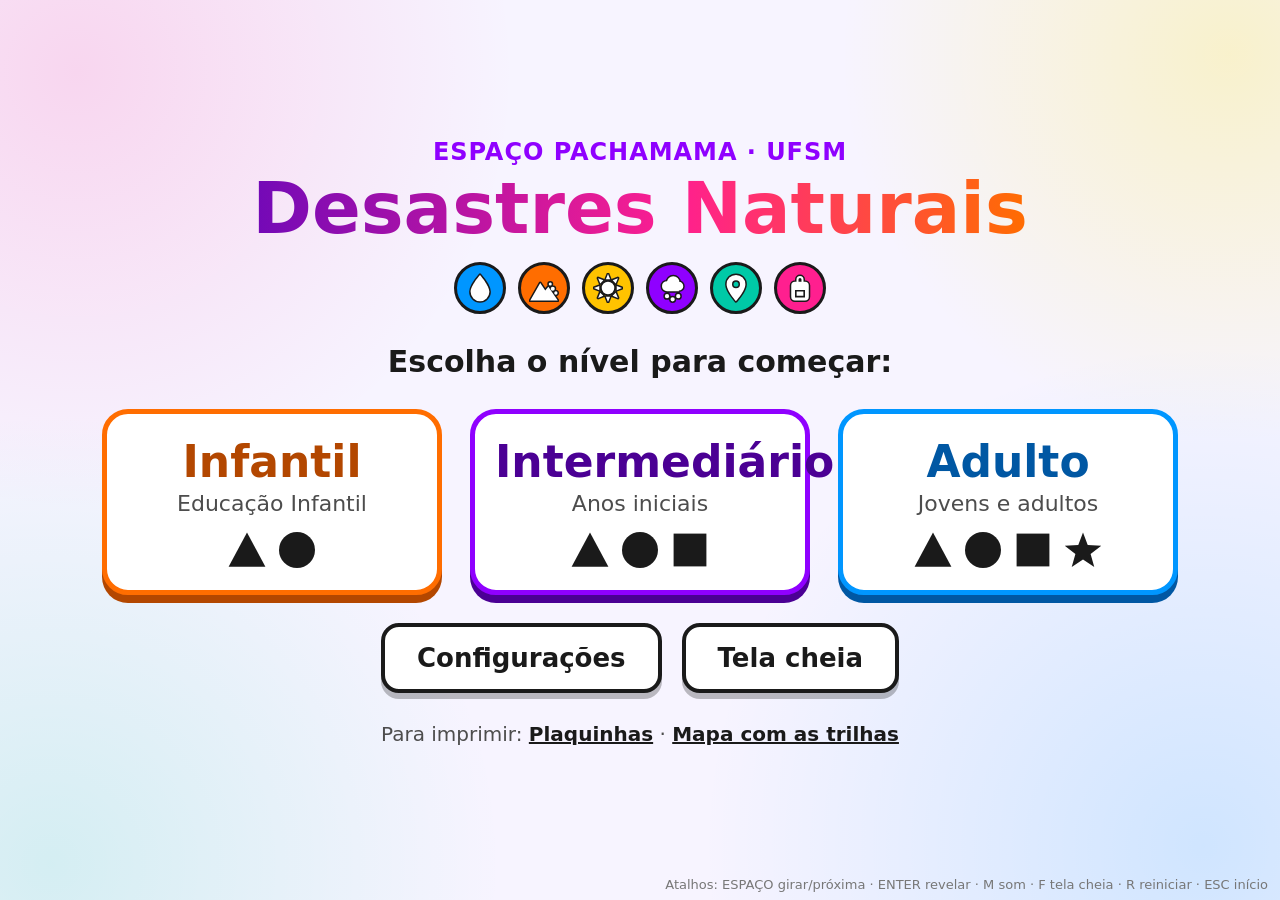
==== commit a0a7ba33: "style: cores eletricas e cabecalho "Espaco Pachamama" - Barra do topo mostra "Espaco Pachamama" e ga" ====
--- a/index.html
+++ b/index.html
@@ -22,7 +22,7 @@
   <!-- ===================== BARRA DO TOPO (durante o jogo) ===================== -->
   <header id="barra-jogo" class="barra-jogo" hidden>
     <div class="barra-esquerda">
-      <span id="barra-marca" class="marca">Pachamama</span>
+      <span id="barra-marca" class="marca">Espaço Pachamama</span>
       <span id="barra-nivel" class="selo-nivel"></span>
       <!-- Tema da pergunta (só na tela da pergunta) -->
       <span id="barra-tema" class="selo-tema" hidden></span>
@@ -87,7 +87,7 @@
       <div class="cartao-config">
         <h2>Rodada de alerta (evento especial)</h2>
         <div class="linha-ajuste">
-          <span>Alerta de enchente</span>
+          <span>Alertas de desastre</span>
           <button id="aj-evento" class="alternar" type="button"></button>
         </div>
         <div id="bloco-frequencia">
@@ -118,6 +118,7 @@
       <div class="cartao-config">
         <h2>Regras da rodada de alerta</h2>
         <dl id="lista-regras" class="lista-regras"></dl>
+        <p class="explica"><b>Desastres sorteados:</b> <span id="lista-desastres"></span></p>
         <p class="explica">Para mudar estes textos, edite o arquivo <b>config.js</b>.</p>
       </div>
 
@@ -160,8 +161,8 @@
       <!-- O "disco" recorta a roleta em círculo enquanto ela gira -->
       <div class="disco"><canvas id="roleta"></canvas></div>
       <svg id="ponteiro" class="ponteiro" viewBox="0 0 60 74" aria-hidden="true">
-        <path d="M30 70 L10.95 37 A22 22 0 1 1 49.05 37 Z" fill="#2b2b2b" stroke="#ffffff" stroke-width="3"/>
-        <circle cx="30" cy="26" r="8" fill="#ffd166"/>
+        <path d="M30 70 L10.95 37 A22 22 0 1 1 49.05 37 Z" fill="#ff1f8f" stroke="#ffffff" stroke-width="3"/>
+        <circle cx="30" cy="26" r="8" fill="#ffe600"/>
       </svg>
     </div>
 
@@ -195,9 +196,11 @@
     </div>
   </section>
 
-  <!-- ===================== ALERTA DE ENCHENTE (evento especial) ===================== -->
-  <!-- Os textos vêm do config.js (CONFIG.evento) -->
-  <div id="alerta" class="alerta" hidden>
+  <!-- ===================== ALERTA DE DESASTRE (evento especial) ===================== -->
+  <!-- Os textos vêm do config.js (CONFIG.evento.tipos). O jogo.js põe em
+       data-evento a chave do desastre sorteado, e o estilo.css mostra só o
+       desenho daquele desastre. Desenhos simples, nada assustador. -->
+  <div id="alerta" class="alerta" data-evento="inundacao" hidden>
     <div class="alerta-conteudo">
       <p id="alerta-titulo" class="alerta-titulo"></p>
       <p id="alerta-subtitulo" class="alerta-subtitulo"></p>
@@ -208,16 +211,111 @@
       <button id="botao-alerta-girar" class="botao botao-girar" type="button" hidden>GIRAR A ROLETA</button>
     </div>
 
-    <!-- Água subindo, com um barquinho (desenho, nada assustador) -->
-    <div class="agua" aria-hidden="true">
-      <svg class="barquinho" viewBox="0 0 120 100">
-        <polygon points="58,8 58,62 20,62" fill="#ffffff" stroke="#1a1a1a" stroke-width="4" stroke-linejoin="round"/>
-        <polygon points="64,16 64,62 96,62" fill="#ffd166" stroke="#1a1a1a" stroke-width="4" stroke-linejoin="round"/>
-        <line x1="61" y1="6" x2="61" y2="68" stroke="#1a1a1a" stroke-width="5" stroke-linecap="round"/>
-        <path d="M8 68 H112 L98 92 H22 Z" fill="#c2491d" stroke="#1a1a1a" stroke-width="4" stroke-linejoin="round"/>
+    <!-- INUNDAÇÃO: água subindo, com um barquinho -->
+    <div class="cena cena-inundacao" aria-hidden="true">
+      <div class="chao chao-agua">
+        <svg class="barquinho" viewBox="0 0 120 100">
+          <polygon points="58,8 58,62 20,62" fill="#ffffff" stroke="#1a1a1a" stroke-width="4" stroke-linejoin="round"/>
+          <polygon points="64,16 64,62 96,62" fill="#ffd166" stroke="#1a1a1a" stroke-width="4" stroke-linejoin="round"/>
+          <line x1="61" y1="6" x2="61" y2="68" stroke="#1a1a1a" stroke-width="5" stroke-linecap="round"/>
+          <path d="M8 68 H112 L98 92 H22 Z" fill="#c2491d" stroke="#1a1a1a" stroke-width="4" stroke-linejoin="round"/>
+        </svg>
+        <div class="onda onda-fundo"></div>
+        <div class="onda onda-frente"></div>
+      </div>
+    </div>
+
+    <!-- TEMPORAL: nuvens escuras com raio, chuva caindo e árvore balançando -->
+    <div class="cena cena-temporal" aria-hidden="true">
+      <div class="chuva"></div>
+      <svg class="nuvem nuvem-esquerda" viewBox="0 0 220 170">
+        <polygon class="raio" points="100,92 76,138 98,138 84,168 128,118 104,118 118,92" fill="#ffd166" stroke="#1a1a1a" stroke-width="4" stroke-linejoin="round"/>
+        <path d="M40 100 a30 30 0 0 1 8-58 a40 40 0 0 1 72-18 a34 34 0 0 1 58 20 a28 28 0 0 1 6 56 Z" fill="#56657c" stroke="#1a1a1a" stroke-width="5" stroke-linejoin="round"/>
       </svg>
-      <div class="onda onda-fundo"></div>
-      <div class="onda onda-frente"></div>
+      <svg class="nuvem nuvem-direita" viewBox="0 0 220 170">
+        <path d="M40 100 a30 30 0 0 1 8-58 a40 40 0 0 1 72-18 a34 34 0 0 1 58 20 a28 28 0 0 1 6 56 Z" fill="#6b7a91" stroke="#1a1a1a" stroke-width="5" stroke-linejoin="round"/>
+      </svg>
+      <div class="chao chao-grama">
+        <svg class="arvore-vento" viewBox="0 0 140 200">
+          <path d="M62 196 L66 110 H78 L82 196 Z" fill="#8b5a2b" stroke="#1a1a1a" stroke-width="4" stroke-linejoin="round"/>
+          <ellipse cx="72" cy="80" rx="56" ry="62" fill="#2a9440" stroke="#1a1a1a" stroke-width="5"/>
+          <ellipse cx="50" cy="66" rx="14" ry="10" fill="#4cbb5f"/>
+        </svg>
+      </div>
+    </div>
+
+    <!-- DESLIZAMENTO: morro com terra e pedras escorregando encosta abaixo -->
+    <div class="cena cena-deslizamento" aria-hidden="true">
+      <div class="chao chao-terra">
+        <svg class="morro" viewBox="0 0 420 280">
+          <path d="M0 280 V30 Q60 10 120 40 Q240 110 420 280 Z" fill="#2a9440" stroke="#1a1a1a" stroke-width="5" stroke-linejoin="round"/>
+          <!-- cicatriz de terra onde o morro escorregou -->
+          <path d="M70 34 Q110 30 130 60 Q200 140 330 280 H210 Q150 170 80 90 Q60 60 70 34 Z" fill="#a0672f" stroke="#1a1a1a" stroke-width="4" stroke-linejoin="round"/>
+          <path d="M110 80 Q150 130 190 190 M95 110 Q140 170 170 230" fill="none" stroke="#7a4a1e" stroke-width="5" stroke-linecap="round"/>
+          <g>
+            <circle r="15" fill="#9aa3ad" stroke="#1a1a1a" stroke-width="4"/>
+            <animateMotion dur="2.4s" repeatCount="indefinite" path="M95 55 Q170 130 300 270"/>
+          </g>
+          <g>
+            <circle r="11" fill="#b8c0c8" stroke="#1a1a1a" stroke-width="4"/>
+            <animateMotion dur="2.4s" begin="0.8s" repeatCount="indefinite" path="M110 70 Q180 150 270 270"/>
+          </g>
+          <g>
+            <circle r="9" fill="#8a929b" stroke="#1a1a1a" stroke-width="4"/>
+            <animateMotion dur="2.4s" begin="1.6s" repeatCount="indefinite" path="M85 75 Q150 160 240 270"/>
+          </g>
+        </svg>
+      </div>
+    </div>
+
+    <!-- TORNADO: funil de vento girando, com folhinhas voando em volta -->
+    <div class="cena cena-tornado" aria-hidden="true">
+      <div class="chao chao-grama">
+        <div class="tornado">
+          <svg viewBox="0 0 200 300">
+            <g class="funil">
+              <ellipse cx="100" cy="40"  rx="92" ry="28" fill="#8a96a8" stroke="#1a1a1a" stroke-width="5"/>
+              <ellipse cx="96"  cy="92"  rx="70" ry="22" fill="#9aa5b5" stroke="#1a1a1a" stroke-width="5"/>
+              <ellipse cx="104" cy="140" rx="52" ry="18" fill="#8a96a8" stroke="#1a1a1a" stroke-width="5"/>
+              <ellipse cx="98"  cy="184" rx="36" ry="14" fill="#9aa5b5" stroke="#1a1a1a" stroke-width="5"/>
+              <ellipse cx="104" cy="224" rx="24" ry="10" fill="#8a96a8" stroke="#1a1a1a" stroke-width="5"/>
+              <ellipse cx="100" cy="258" rx="14" ry="8"  fill="#9aa5b5" stroke="#1a1a1a" stroke-width="4"/>
+              <ellipse cx="100" cy="286" rx="34" ry="9"  fill="#c9b48a" stroke="#1a1a1a" stroke-width="4"/>
+            </g>
+            <g>
+              <ellipse cx="0" cy="0" rx="9" ry="5" fill="#4cbb5f" stroke="#1a1a1a" stroke-width="3" transform="translate(178 110)"/>
+              <ellipse cx="0" cy="0" rx="8" ry="4" fill="#f4c20d" stroke="#1a1a1a" stroke-width="3" transform="translate(22 170)"/>
+              <animateTransform attributeName="transform" type="rotate" from="0 100 140" to="360 100 140" dur="2s" repeatCount="indefinite"/>
+            </g>
+          </svg>
+        </div>
+      </div>
+    </div>
+
+    <!-- ESTIAGEM: sol forte, chão rachado e plantinha murcha -->
+    <div class="cena cena-estiagem" aria-hidden="true">
+      <svg class="sol" viewBox="0 0 200 200">
+        <g stroke="#1a1a1a" stroke-width="4" stroke-linejoin="round" fill="#ffd166">
+          <polygon points="100,4 112,40 88,40"/>
+          <polygon points="100,196 88,160 112,160"/>
+          <polygon points="4,100 40,88 40,112"/>
+          <polygon points="196,100 160,112 160,88"/>
+          <polygon points="32,32 62,50 50,62"/>
+          <polygon points="168,168 138,150 150,138"/>
+          <polygon points="168,32 150,62 138,50"/>
+          <polygon points="32,168 50,138 62,150"/>
+          <animateTransform attributeName="transform" type="rotate" from="0 100 100" to="360 100 100" dur="12s" repeatCount="indefinite"/>
+        </g>
+        <circle cx="100" cy="100" r="50" fill="#f9a825" stroke="#1a1a1a" stroke-width="5"/>
+      </svg>
+      <div class="chao chao-seco">
+        <svg class="planta-murcha" viewBox="0 0 120 130">
+          <path d="M60 128 V70 Q60 40 86 34" fill="none" stroke="#6b5a2b" stroke-width="7" stroke-linecap="round"/>
+          <path d="M86 34 Q104 40 100 64 Q86 56 86 34 Z" fill="#b5a642" stroke="#1a1a1a" stroke-width="4" stroke-linejoin="round"/>
+          <path d="M60 92 Q34 86 24 110 Q46 112 60 92 Z" fill="#a39237" stroke="#1a1a1a" stroke-width="4" stroke-linejoin="round"/>
+          <path d="M40 128 H82" stroke="#1a1a1a" stroke-width="5" stroke-linecap="round"/>
+        </svg>
+      </div>
     </div>
   </div>
 
--- a/estilo.css
+++ b/estilo.css
@@ -6,14 +6,26 @@
    ========================================================================== */
 
 :root {
-  --fundo: #f6f1e4;            /* fundo claro: funciona melhor em projetor */
+  /* Estilo "elétrico": cores vivas sobre fundo claro (o fundo claro
+     continua sendo o que funciona melhor em projetor) */
+  --fundo: #f7f4ff;
   --cartao: #ffffff;
   --texto: #1a1a1a;
   --texto-suave: #4d4d4d;
   --borda: #1a1a1a;
-  --principal: #1d6b40;        /* verde-mata dos botões principais */
-  --principal-escuro: #11452a;
-  --barra: #22303c;            /* barra do topo durante o jogo */
+  --principal: #8f00ff;        /* roxo elétrico dos botões principais */
+  --principal-escuro: #4b0094;
+  --destaque: #ff1f8f;         /* rosa elétrico do botão GIRAR */
+  --destaque-escuro: #a3005a;
+  --amarelo: #ffe600;          /* amarelo elétrico */
+  --certo: #00c853;            /* verde da resposta certa */
+  --certo-escuro: #007a33;
+  --certo-fundo: #d9ffe8;
+  --barra: #3a0ca3;            /* cor do texto sobre fundo branco na barra */
+  --barra-fundo: linear-gradient(90deg, #3a0ca3 0%, #7209b7 55%, #d4117a 100%);
+  /* contorno escuro para texto branco sobre as cores vivas dos temas */
+  --contorno-texto: 2px 2px 0 #1a1a1a, -2px 2px 0 #1a1a1a, 2px -2px 0 #1a1a1a, -2px -2px 0 #1a1a1a,
+                    0 2px 0 #1a1a1a, 2px 0 0 #1a1a1a, -2px 0 0 #1a1a1a, 0 -2px 0 #1a1a1a;
   --altura-barra: 64px;
   --altura-faixa: 0px;         /* altura da faixa "RODADA DE ALERTA" (o jogo.js ajusta) */
   --listras-alerta: repeating-linear-gradient(-45deg, #ffb703 0 70px, #fb8500 70px 140px);
@@ -30,7 +42,13 @@
 }
 
 body {
-  background: var(--fundo);
+  background:
+    radial-gradient(circle at 6% 8%, rgba(255, 31, 143, 0.14), transparent 30%),
+    radial-gradient(circle at 96% 6%, rgba(255, 230, 0, 0.20), transparent 26%),
+    radial-gradient(circle at 94% 94%, rgba(0, 150, 255, 0.16), transparent 34%),
+    radial-gradient(circle at 4% 96%, rgba(0, 201, 167, 0.14), transparent 30%),
+    var(--fundo);
+  background-attachment: fixed;
   color: var(--texto);
   font-family: var(--fonte);
   font-size: 20px;
@@ -75,8 +93,9 @@
   box-shadow: 0 2px 0 rgba(0, 0, 0, 0.25);
 }
 .botao-principal {
-  background: var(--principal);
+  background: linear-gradient(135deg, var(--principal) 0%, var(--destaque) 100%);
   border-color: var(--principal-escuro);
+  box-shadow: 0 6px 0 var(--principal-escuro);
   color: #ffffff;
 }
 .botao-secundario {
@@ -99,7 +118,7 @@
 /* Contorno visível só para quem navega pelo teclado (Tab) */
 button:focus { outline: none; }
 button:focus-visible {
-  outline: 4px dashed #c25a10;
+  outline: 4px dashed var(--destaque);
   outline-offset: 4px;
 }
 
@@ -122,6 +141,16 @@
 .cabecalho-inicial h1 {
   font-size: clamp(44px, 8vh, 72px);
   line-height: 1.1;
+  color: var(--principal);
+}
+/* Letras com degradê roxo → rosa → laranja (em navegadores que suportam) */
+@supports ((-webkit-background-clip: text) or (background-clip: text)) {
+  .cabecalho-inicial h1 {
+    background: linear-gradient(90deg, #7209b7 0%, #ff1f8f 55%, #ff6d00 100%);
+    -webkit-background-clip: text;
+    background-clip: text;
+    color: transparent;
+  }
 }
 
 .icones-temas {
@@ -131,8 +160,9 @@
   margin-top: 14px;
 }
 .icones-temas span {
-  width: 48px;
-  height: 48px;
+  width: 52px;
+  height: 52px;
+  border: 3px solid var(--borda);
   border-radius: 50%;
   display: flex;
   align-items: center;
@@ -167,12 +197,20 @@
   color: var(--texto);
   transition: transform 0.1s, box-shadow 0.1s;
 }
-.botao-nivel:hover { transform: translateY(-4px); box-shadow: 0 12px 0 rgba(0, 0, 0, 0.25); }
-.botao-nivel:active { transform: translateY(4px); box-shadow: 0 4px 0 rgba(0, 0, 0, 0.25); }
+.botao-nivel[data-nivel="infantil"]      { --cor-nivel: #ff6d00; --cor-nivel-escura: #b34700; }
+.botao-nivel[data-nivel="intermediario"] { --cor-nivel: #8f00ff; --cor-nivel-escura: #4b0094; }
+.botao-nivel[data-nivel="adulto"]        { --cor-nivel: #0096ff; --cor-nivel-escura: #0057a3; }
+.botao-nivel {
+  border-color: var(--cor-nivel, var(--borda));
+  box-shadow: 0 8px 0 var(--cor-nivel-escura, rgba(0, 0, 0, 0.25));
+}
+.botao-nivel:hover { transform: translateY(-4px); box-shadow: 0 12px 0 var(--cor-nivel-escura, rgba(0, 0, 0, 0.25)); }
+.botao-nivel:active { transform: translateY(4px); box-shadow: 0 4px 0 var(--cor-nivel-escura, rgba(0, 0, 0, 0.25)); }
 .botao-nivel .nome-nivel {
   display: block;
   font-size: 44px;
   font-weight: bold;
+  color: var(--cor-nivel-escura, var(--texto));
 }
 .botao-nivel .publico-nivel {
   display: block;
@@ -253,8 +291,8 @@
   color: var(--texto);
 }
 .alternar[aria-pressed="true"] {
-  background: var(--principal);
-  border-color: var(--principal-escuro);
+  background: var(--certo-escuro);
+  border-color: #004d20;
   color: #ffffff;
 }
 
@@ -276,7 +314,8 @@
   cursor: pointer;
 }
 .opcao-modo[aria-pressed="true"] {
-  background: var(--barra);
+  background: var(--principal);
+  border-color: var(--principal-escuro);
   color: #ffffff;
 }
 
@@ -328,7 +367,7 @@
 
 .barra-jogo {
   height: var(--altura-barra);
-  background: var(--barra);
+  background: var(--barra-fundo);
   color: #ffffff;
   display: grid;
   grid-template-columns: 1fr auto 1fr;
@@ -379,6 +418,16 @@
 .botao-barra.desligado {
   background: #ffffff;
   color: var(--barra);
+}
+
+/* Ícones brancos sobre a cor do tema ganham contorno escuro (estilo adesivo) */
+.icones-temas .icone-tema path,
+.resultado .icone-tema path,
+.selo-tema .icone-tema path {
+  stroke: var(--borda);
+  stroke-width: 2.4px;
+  stroke-linejoin: round;
+  paint-order: stroke;
 }
 
 /* ----------------------------- Tela da roleta ----------------------------- */
@@ -399,7 +448,7 @@
   height: var(--lado);
   flex: none;
   border-radius: 50%;
-  box-shadow: 0 10px 0 rgba(0, 0, 0, 0.18);
+  box-shadow: 0 10px 0 rgba(58, 12, 163, 0.35), 0 0 40px rgba(255, 31, 143, 0.25);
   cursor: pointer;
 }
 .disco {
@@ -450,10 +499,12 @@
 
 /* Cartão com o tema sorteado */
 .resultado {
+  border: 5px solid var(--borda);
   border-radius: 26px;
   padding: 20px 20px 24px;
   color: #ffffff;
-  box-shadow: 0 8px 0 rgba(0, 0, 0, 0.25);
+  text-shadow: var(--contorno-texto);
+  box-shadow: 0 8px 0 rgba(0, 0, 0, 0.3);
   animation: aparece 0.45s cubic-bezier(0.2, 1.4, 0.4, 1);
 }
 .resultado-rotulo {
@@ -488,19 +539,28 @@
   font-size: clamp(48px, 10vh, 84px);
   padding: 18px 20px;
   border-radius: 28px;
-  background: var(--principal);
-  border-color: var(--principal-escuro);
+  background: linear-gradient(135deg, var(--destaque) 0%, #ff6d00 100%);
+  border-color: var(--destaque-escuro);
   color: #ffffff;
-  box-shadow: 0 10px 0 var(--principal-escuro);
+  text-shadow: 0 3px 0 rgba(0, 0, 0, 0.3);
+  box-shadow: 0 10px 0 var(--destaque-escuro);
   letter-spacing: 0.06em;
+}
+/* Brilho que "pulsa" em volta do botão, chamando para girar */
+.botao-girar:not(:disabled) {
+  animation: brilha-girar 1.8s ease-in-out infinite;
+}
+@keyframes brilha-girar {
+  0%, 100% { box-shadow: 0 10px 0 var(--destaque-escuro), 0 0 0 rgba(255, 31, 143, 0); }
+  50%      { box-shadow: 0 10px 0 var(--destaque-escuro), 0 0 34px rgba(255, 31, 143, 0.7); }
 }
 .botao-girar:active {
   transform: translateY(8px);
-  box-shadow: 0 2px 0 var(--principal-escuro);
+  box-shadow: 0 2px 0 var(--destaque-escuro);
 }
 .botao-girar:disabled {
   opacity: 0.6;
-  box-shadow: 0 10px 0 var(--principal-escuro);
+  box-shadow: 0 10px 0 var(--destaque-escuro);
 }
 
 /* Aviso embaixo do GIRAR (temas esgotados etc.) */
@@ -543,6 +603,7 @@
   font-size: 20px;
   font-weight: bold;
   white-space: nowrap;
+  text-shadow: 1px 1px 0 #1a1a1a, -1px 1px 0 #1a1a1a, 1px -1px 0 #1a1a1a, -1px -1px 0 #1a1a1a;
 }
 .selo-tema .icone-tema {
   width: 24px;
@@ -556,7 +617,7 @@
   gap: 10px;
   padding: 6px 20px 6px 12px;
   border-radius: 14px;
-  background: #ffd166;
+  background: var(--amarelo);
   border: 4px solid var(--borda);
   font-size: 28px;
   font-weight: bold;
@@ -635,7 +696,7 @@
 }
 .selo-certa {
   flex: none;
-  background: var(--principal);
+  background: var(--certo-escuro);
   color: #ffffff;
   font-size: 0.7em;
   font-weight: bold;
@@ -645,9 +706,9 @@
 
 /* Depois de revelar */
 .opcao.certa {
-  border-color: var(--principal-escuro);
-  background: #dcf2e2;
-  box-shadow: 0 0 0 6px var(--principal);
+  border-color: var(--certo-escuro);
+  background: var(--certo-fundo);
+  box-shadow: 0 0 0 6px var(--certo), 0 0 30px rgba(0, 200, 83, 0.55);
   animation: pulsa 0.55s ease-in-out 2;
 }
 .opcao.errada {
@@ -676,7 +737,7 @@
   flex: 1;
   background: var(--cartao);
   border: 3px solid var(--borda);
-  border-left: 14px solid var(--principal);
+  border-left: 14px solid var(--certo);
   border-radius: 16px;
   padding: 10px 20px;
   font-size: max(22px, calc(clamp(22px, 3.7vh, 32px) * var(--escala)));
@@ -687,7 +748,7 @@
   display: block;
   font-size: 0.75em;
   font-weight: bold;
-  color: var(--principal);
+  color: var(--certo-escuro);
   text-transform: uppercase;
   letter-spacing: 0.05em;
 }
@@ -822,8 +883,39 @@
   animation: aparece 0.45s ease-out;
 }
 
-/* Água subindo com ondinhas (desenho), e o barquinho boiando */
-.agua {
+/* Cada desastre tem listras de uma cor diferente (a estiagem fica com
+   o laranja de "atenção" padrão) */
+.alerta[data-evento="inundacao"] {
+  background-image: repeating-linear-gradient(-45deg, #8ff0ff 0 70px, #33d6ff 70px 140px);
+}
+.alerta[data-evento="temporal"] {
+  background-image: repeating-linear-gradient(-45deg, #c9b8ff 0 70px, #9d7dff 70px 140px);
+}
+.alerta[data-evento="deslizamento"] {
+  background-image: repeating-linear-gradient(-45deg, #ffcf8a 0 70px, #ffa53d 70px 140px);
+}
+.alerta[data-evento="tornado"] {
+  background-image: repeating-linear-gradient(-45deg, #ffa8dc 0 70px, #ff5cb8 70px 140px);
+}
+
+/* Desenhos de cada desastre. Só aparece o do desastre sorteado
+   (o jogo.js põe a chave dele em data-evento). */
+.cena {
+  position: absolute;
+  inset: 0;
+  display: none;
+  pointer-events: none;
+}
+.alerta[data-evento="inundacao"] .cena-inundacao,
+.alerta[data-evento="temporal"] .cena-temporal,
+.alerta[data-evento="deslizamento"] .cena-deslizamento,
+.alerta[data-evento="tornado"] .cena-tornado,
+.alerta[data-evento="estiagem"] .cena-estiagem {
+  display: block;
+}
+
+/* O chão (ou a água) sobe de baixo, levando os desenhos em cima dele */
+.chao {
   position: absolute;
   left: 0;
   right: 0;
@@ -832,15 +924,20 @@
   transition: height 2.6s ease-out;
 }
 /* O jogo.js põe estas classes na hora certa */
-.alerta.agua-subiu .agua {
+.alerta.cena-entrou .chao {
   height: 30vh;
 }
-/* Quando a regra aparece, a água baixa um pouco (a enchente passa) */
-.alerta.com-regra .agua {
-  height: 14vh;
+.alerta.cena-entrou .chao:not(.chao-agua) {
+  height: 18vh;
+}
+/* Quando a regra aparece, o desenho baixa um pouco (o desastre passa) */
+.alerta.com-regra .chao,
+.alerta.com-regra .chao:not(.chao-agua) {
+  height: 10vh;
   transition: height 1.5s ease-in-out;
 }
 
+/* Inundação: água subindo com ondinhas e o barquinho boiando */
 .onda {
   position: absolute;
   left: 0;
@@ -893,6 +990,120 @@
   50%      { transform: translateY(8px) rotate(5deg); }
 }
 
+/* Temporal: chuva caindo, nuvens com raio e árvore balançando no vento */
+.chuva {
+  position: absolute;
+  inset: 0;
+  opacity: 0;
+  transition: opacity 1.2s ease-out;
+  background-image: url("data:image/svg+xml,%3Csvg xmlns='http://www.w3.org/2000/svg' viewBox='0 0 120 120'%3E%3Cg stroke='%231f5fd1' stroke-width='5' stroke-linecap='round' opacity='0.75'%3E%3Cpath d='M20 10 l-6 20'/%3E%3Cpath d='M80 30 l-6 20'/%3E%3Cpath d='M50 70 l-6 20'/%3E%3Cpath d='M105 85 l-6 20'/%3E%3C/g%3E%3C/svg%3E");
+  background-size: 120px 120px;
+  animation: chove 0.5s linear infinite;
+}
+.alerta.cena-entrou .chuva { opacity: 1; }
+@keyframes chove {
+  from { background-position: 0 0; }
+  to   { background-position: -30px 120px; }
+}
+.nuvem {
+  position: absolute;
+  top: 36vh;
+  width: min(20vw, 240px);
+  animation: nuvem-anda 3s ease-in-out infinite;
+}
+.nuvem-esquerda { left: 1vw; }
+.nuvem-direita  { right: 1vw; top: 28vh; animation-delay: -1.5s; }
+@keyframes nuvem-anda {
+  0%, 100% { transform: translateX(0); }
+  50%      { transform: translateX(14px); }
+}
+.raio {
+  transform-box: fill-box;
+  transform-origin: top center;
+  animation: raio-pulsa 1.2s ease-in-out infinite;
+}
+@keyframes raio-pulsa {
+  0%, 100% { transform: scale(1); }
+  50%      { transform: scale(1.15); }
+}
+.chao-grama {
+  background: #6ab04c;
+  border-top: 5px solid #1a1a1a;
+}
+.arvore-vento {
+  position: absolute;
+  left: 7%;
+  bottom: calc(100% - 8px);
+  height: 26vh;
+  transform-origin: 50% 100%;
+  animation: arvore-balanca 1.4s ease-in-out infinite;
+}
+@keyframes arvore-balanca {
+  0%, 100% { transform: rotate(-4deg); }
+  50%      { transform: rotate(9deg); }
+}
+
+/* Deslizamento: morro com a terra e as pedras escorregando */
+.chao-terra {
+  background: #8b5a2b;
+  border-top: 5px solid #1a1a1a;
+}
+.morro {
+  position: absolute;
+  left: 0;
+  bottom: calc(100% - 6px);
+  width: min(38vw, 520px);
+}
+
+/* Tornado: funil girando, indo e voltando pelo lado direito */
+.tornado {
+  position: absolute;
+  bottom: calc(100% - 14px);
+  left: 74%;
+  height: 36vh;
+  animation: tornado-anda 4s ease-in-out infinite alternate;
+}
+.tornado svg { height: 100%; }
+.funil {
+  transform-box: fill-box;
+  transform-origin: 50% 100%;
+  animation: funil-ginga 0.8s ease-in-out infinite alternate;
+}
+@keyframes tornado-anda {
+  from { transform: translateX(-4vw); }
+  to   { transform: translateX(10vw); }
+}
+@keyframes funil-ginga {
+  from { transform: skewX(-7deg); }
+  to   { transform: skewX(7deg); }
+}
+
+/* Estiagem: sol forte girando, chão rachado e plantinha murcha */
+.sol {
+  position: absolute;
+  top: 30vh;
+  right: 3vw;
+  width: min(18vw, 220px);
+}
+.chao-seco {
+  background-color: #d9a35b;
+  background-image: url("data:image/svg+xml,%3Csvg xmlns='http://www.w3.org/2000/svg' viewBox='0 0 200 100'%3E%3Cpath d='M10 20 l30 15 l-8 25 l35 10 M120 10 l-10 30 l30 20 l40 -5 M60 90 l25 -20 l30 15 M150 70 l-5 25' fill='none' stroke='%237a4a1e' stroke-width='4' stroke-linecap='round' stroke-linejoin='round'/%3E%3C/svg%3E");
+  background-size: 200px 100px;
+  border-top: 5px solid #1a1a1a;
+}
+.planta-murcha {
+  position: absolute;
+  left: 8%;
+  bottom: calc(100% - 4px);
+  height: 22vh;
+  transform-origin: 50% 100%;
+  animation: murcha 3s ease-in-out infinite;
+}
+@keyframes murcha {
+  0%, 100% { transform: rotate(0deg); }
+  50%      { transform: rotate(-5deg) scaleY(0.95); }
+}
+
 /* ----------------------------- Contagem 3, 2, 1 ----------------------------- */
 
 .contagem {
@@ -902,18 +1113,18 @@
   display: flex;
   align-items: center;
   justify-content: center;
-  background: rgba(20, 32, 44, 0.82);
+  background: rgba(58, 12, 163, 0.88);
 }
 .contagem-texto {
   color: #ffffff;
   font-size: min(45vh, 380px);
   font-weight: 900;
   line-height: 1;
-  text-shadow: 0 10px 0 rgba(0, 0, 0, 0.35);
+  text-shadow: 0 10px 0 var(--destaque);
 }
 .contagem-texto.palavra {
   font-size: min(17vh, 15vw);
-  color: #ffd166;
+  color: var(--amarelo);
 }
 .contagem-texto.anima { animation: numero 0.85s ease-out forwards; }
 .contagem-texto.palavra.anima { animation: palavra 0.6s cubic-bezier(0.2, 1.5, 0.4, 1) forwards; }
